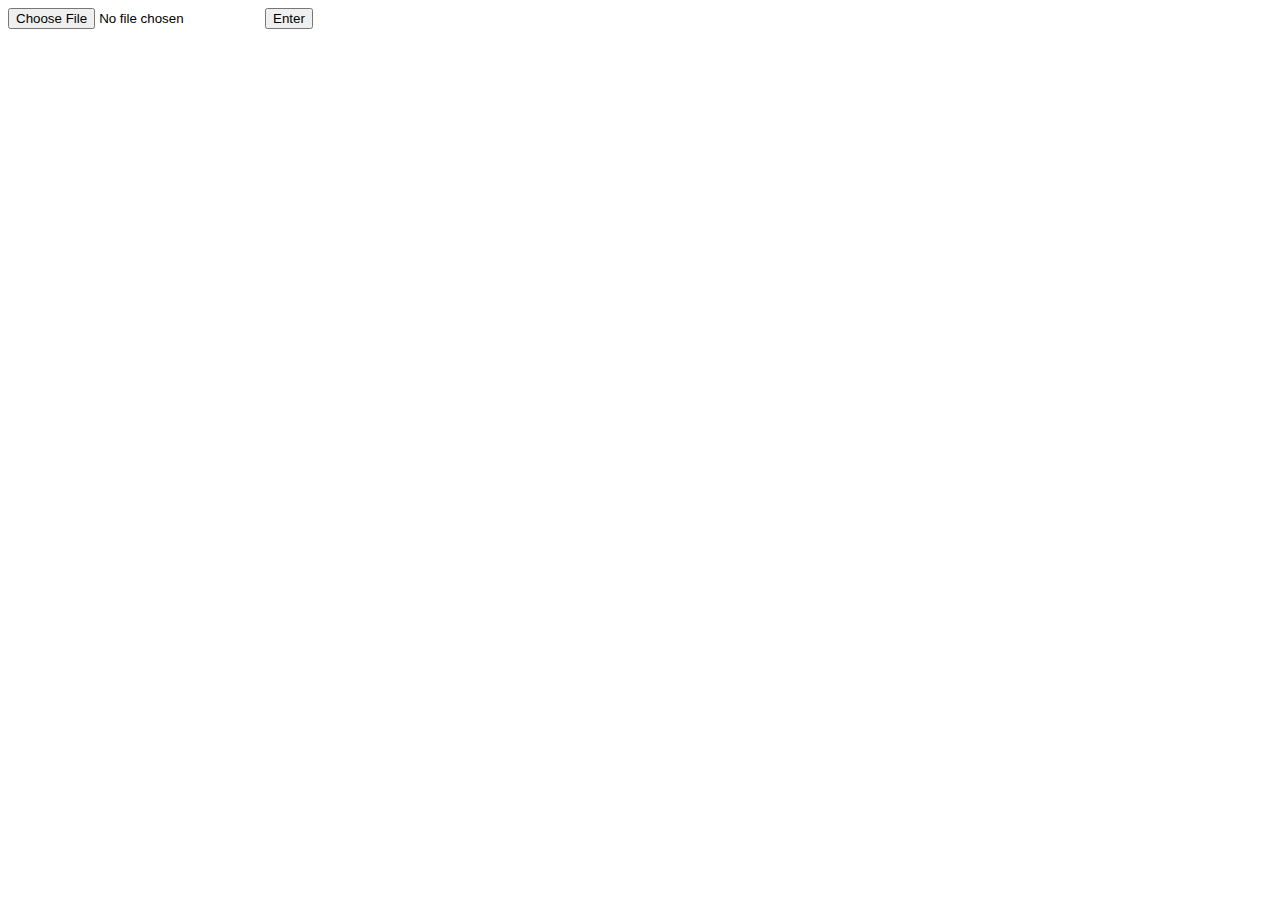
==== src/index.html @ e44f0f3e "added src folder" ====
<head>
    <style>
        textarea {
            width: 80%;
            height:80%;
            overflow: scroll;
        }
    </style>
    <script src="./transaction-classifier.js" type="module"></script>
</head>
<body>
    <input id="transaction-input" type="file" accept=".csv,.txt">
    <button id="submit">Enter</button>
    <div id="unlabled"></div>
</body>
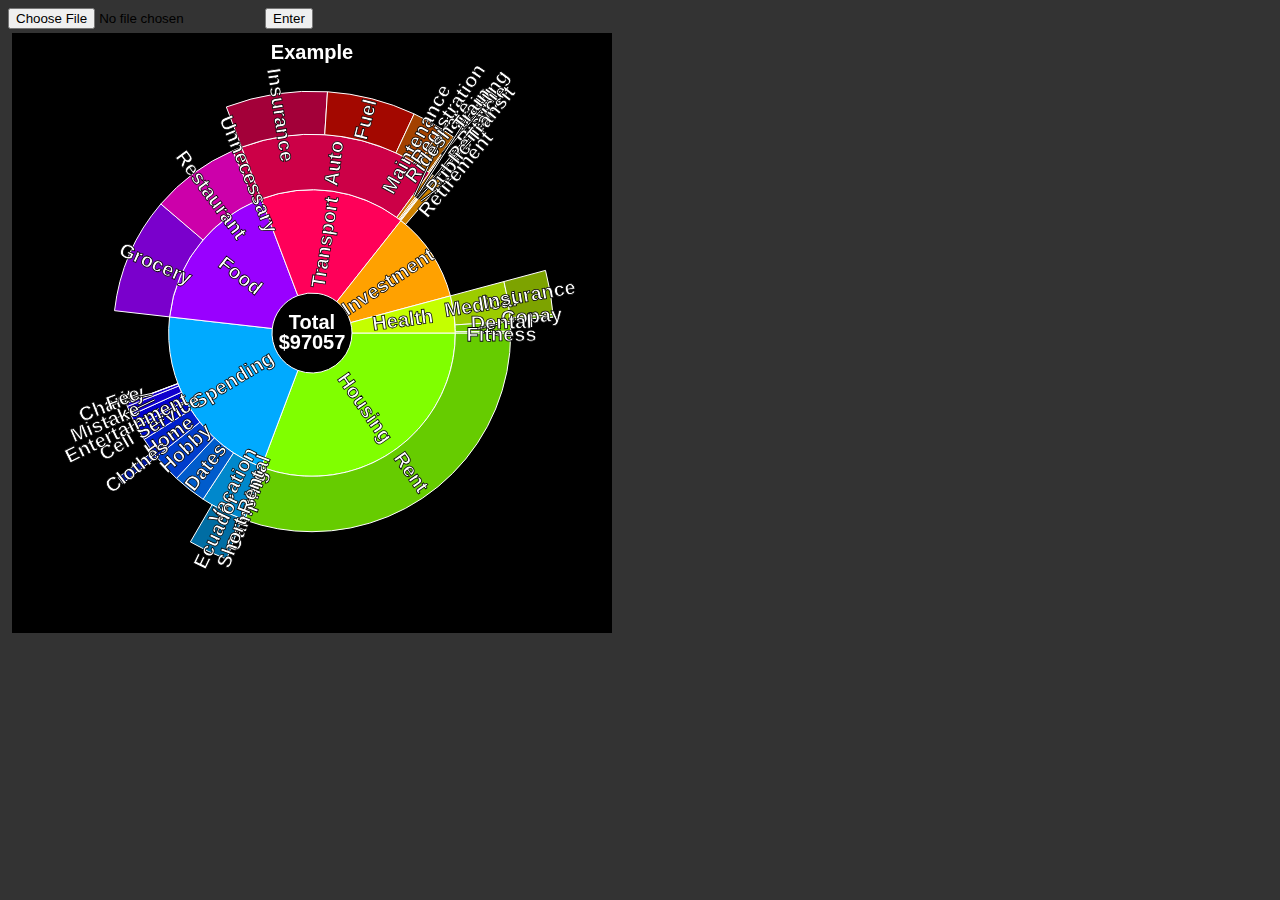
==== commit 89aea143: "add hover selection to FlowGraph" ====
--- a/src/index.html
+++ b/src/index.html
@@ -1,8 +1,20 @@
 <head>
     <style>
+        body {
+            background-color: #333;
+        }
         textarea {
             width: 80%;
             height:80%;
+            overflow: scroll;
+        }
+        canvas {
+            margin: 4px;
+        }
+        #unlabeled {
+            display: none;
+            border: 2px solid black;
+            max-height: 80%;
             overflow: scroll;
         }
     </style>
@@ -11,5 +23,8 @@
 <body>
     <input id="transaction-input" type="file" accept=".csv,.txt">
     <button id="submit">Enter</button>
-    <div id="unlabled"></div>
+    <div id="unlabeled">
+        <h2>Unlabeled Transactions</h2>
+    </div>
+    <br>
 </body>
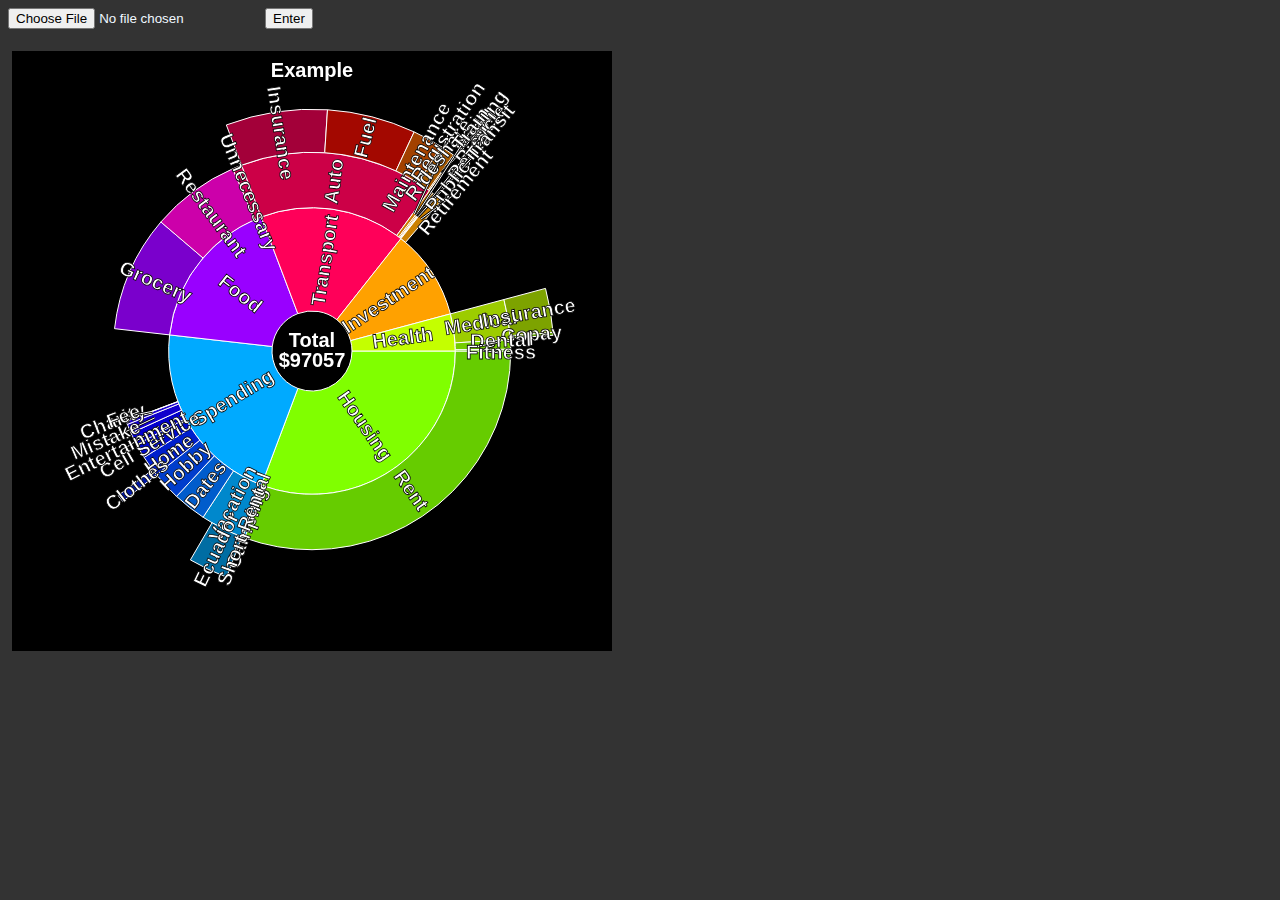
==== commit 8067a33e: "add time period selector" ====
--- a/src/index.html
+++ b/src/index.html
@@ -2,6 +2,7 @@
     <style>
         body {
             background-color: #333;
+            color:aliceblue;
         }
         textarea {
             width: 80%;
@@ -23,6 +24,7 @@
 <body>
     <input id="transaction-input" type="file" accept=".csv,.txt">
     <button id="submit">Enter</button>
+    <div id="transaction-stats"></div>
     <div id="unlabeled">
         <h2>Unlabeled Transactions</h2>
     </div>
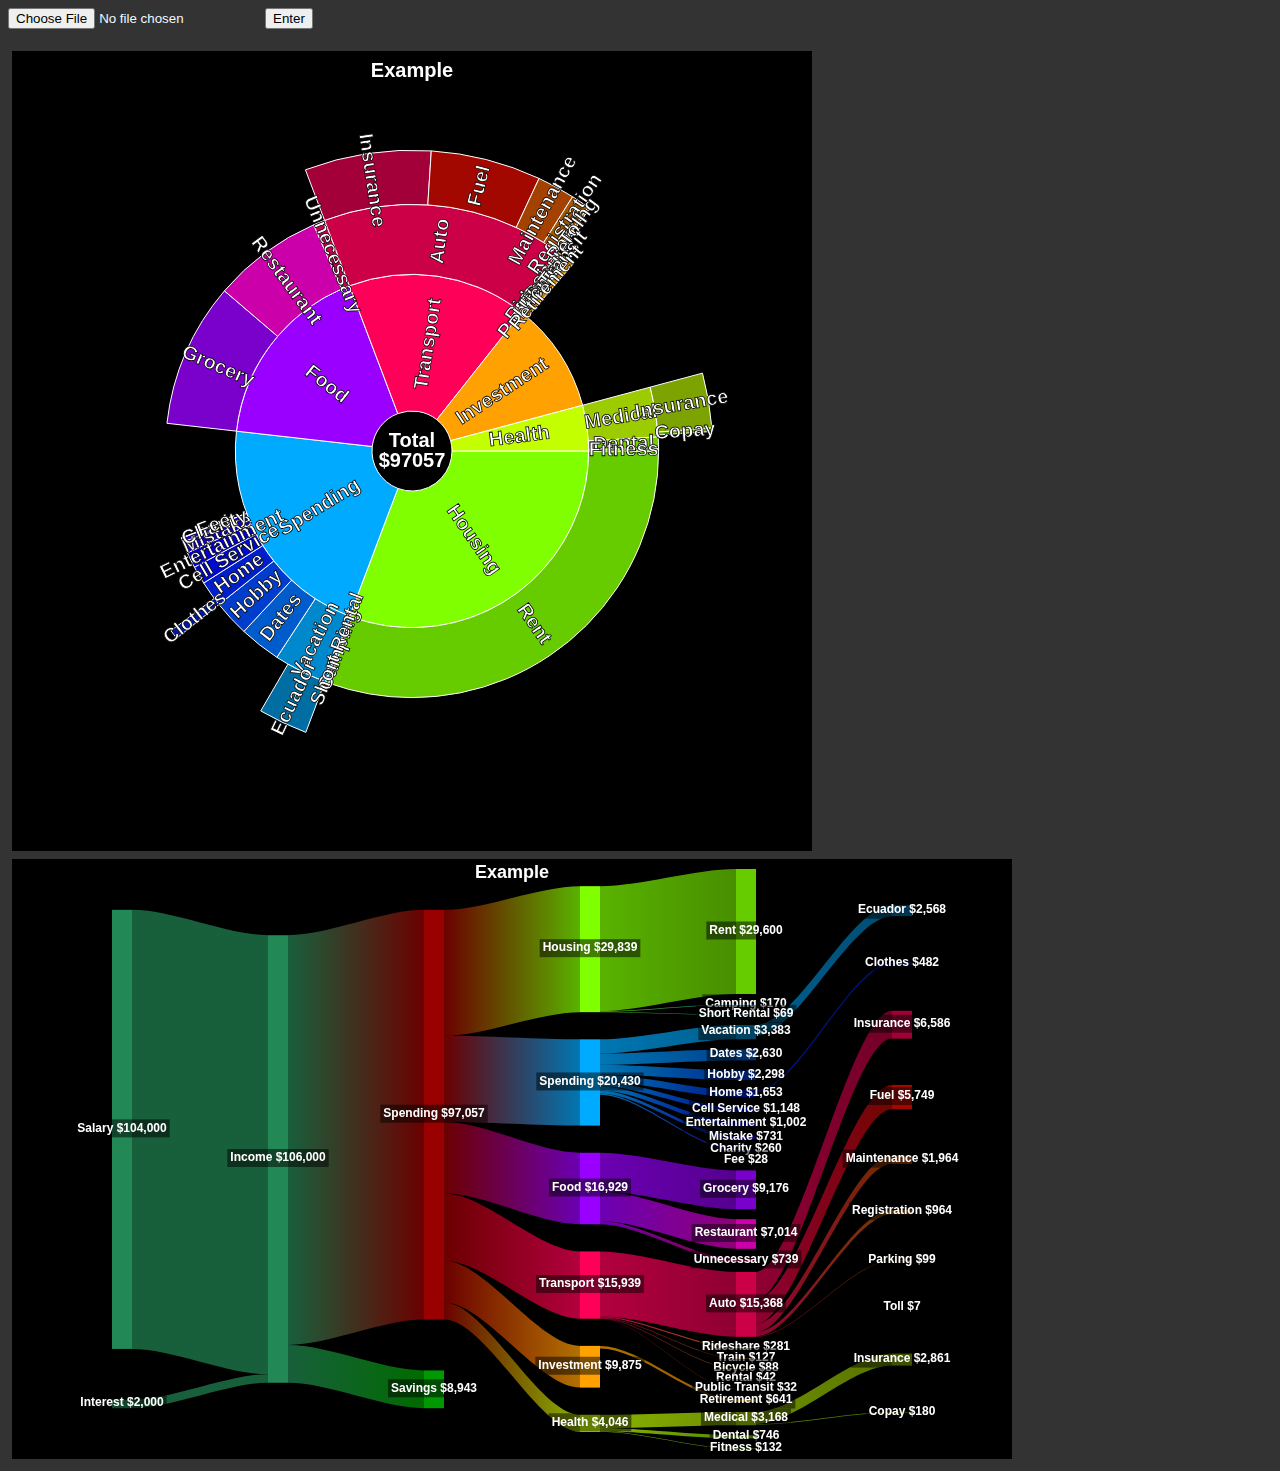
==== commit b0ea3cb9: "add Flow Graph example" ====
--- a/src/index.html
+++ b/src/index.html
@@ -12,11 +12,22 @@
         canvas {
             margin: 4px;
         }
-        #unlabeled {
+        #transactions {
             display: none;
             border: 2px solid black;
+            width: fit-content;
             max-height: 80%;
-            overflow: scroll;
+            overflow-y: scroll;
+        }
+        table {
+            border-collapse: collapse;
+            font-family: "Ubuntu", system-ui;
+        }
+        td, th {
+            border: 1px solid aliceblue;
+        }
+        td {
+            padding-left: 3px;
         }
     </style>
     <script src="./transaction-classifier.js" type="module"></script>
@@ -25,8 +36,9 @@
     <input id="transaction-input" type="file" accept=".csv,.txt">
     <button id="submit">Enter</button>
     <div id="transaction-stats"></div>
-    <div id="unlabeled">
-        <h2>Unlabeled Transactions</h2>
+    <div id="transactions">
+        <h2>CSV Viewer</h2>
     </div>
+    <div id="unlabeled"></div>
     <br>
 </body>
